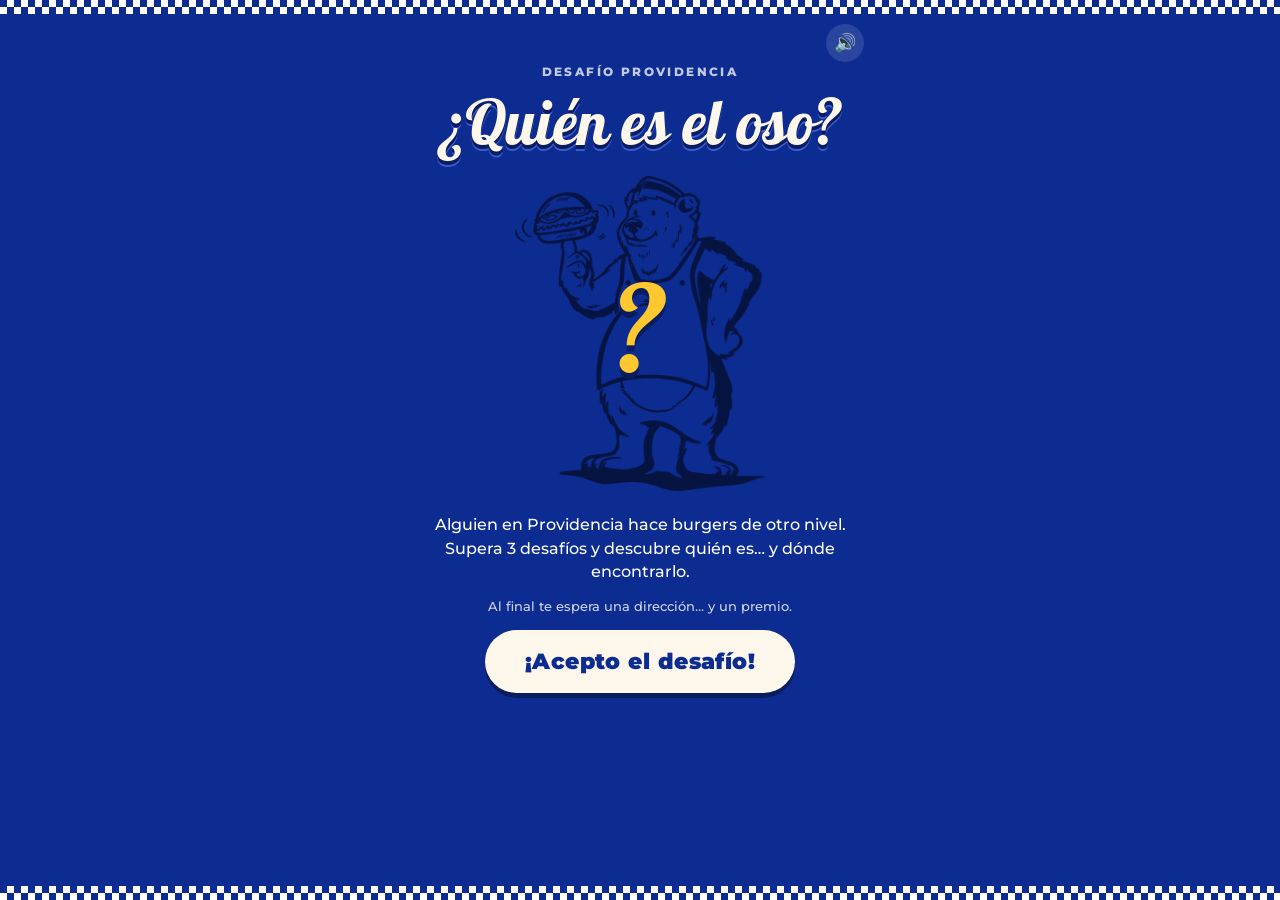
==== index.html @ e0e3115d "Juego teaser: ¿Quién es el oso? Co-Authored-By: Claude Opus 5.5 <noreply@anthropic.com>" ====
<!doctype html>
<html lang="es">
<head>
  <meta charset="utf-8">
  <meta name="viewport" content="width=device-width, initial-scale=1, viewport-fit=cover, user-scalable=no">
  <meta name="theme-color" content="#0d2c91">
  <title>¿Quién es el oso?</title>
  <meta name="description" content="Supera 3 desafíos y descubre quién hace las mejores burgers de Providencia.">
  <link rel="preconnect" href="https://fonts.googleapis.com">
  <link rel="preconnect" href="https://fonts.gstatic.com" crossorigin>
  <link href="https://fonts.googleapis.com/css2?family=Montserrat:wght@500;700;800;900&family=Pattaya&display=swap" rel="stylesheet">
  <link rel="stylesheet" href="style.css">
</head>
<body>
  <div class="checker top"></div>
  <header class="hud" id="hud" hidden>
    <div class="dots" id="dots"></div>
    <button class="icon-btn" id="mute" aria-label="Sonido">🔊</button>
  </header>
  <main id="app" aria-live="polite"></main>
  <div class="checker bottom"></div>

  <script src="config.js"></script>
  <script src="codigo.js"></script>
  <script src="game.js"></script>
</body>
</html>
---- style.css ----
:root {
  --azul: #0d2c91;
  --azul-osc: #081c5e;
  --azul-claro: #3d5bd1;
  --crema: #fdf7ec;
  --blanco: #ffffff;
  --amarillo: #ffc82e;
  --verde: #2ecc71;
  --rojo: #ff5a5a;
  --radius: 18px;
}
* { box-sizing: border-box; -webkit-tap-highlight-color: transparent; }
html, body { margin: 0; height: 100%; }
body {
  background: var(--azul);
  color: var(--blanco);
  font-family: "Montserrat", system-ui, sans-serif;
  overflow-x: hidden;
  overscroll-behavior: none;
  user-select: none;
  -webkit-user-select: none;
}
img { -webkit-user-drag: none; user-select: none; }

/* franjas de cuadros de la marca */
.checker {
  position: fixed; left: 0; right: 0; height: 14px; z-index: 5; pointer-events: none;
  background:
    conic-gradient(var(--blanco) 25%, transparent 0 50%, var(--blanco) 0 75%, transparent 0) 0 0 / 14px 14px;
}
.checker.top { top: 0; }
.checker.bottom { bottom: 0; }

.hud {
  position: fixed; top: 14px; left: 0; right: 0; z-index: 4;
  display: flex; justify-content: space-between; align-items: center;
  padding: 10px 16px; max-width: 480px; margin: 0 auto;
}
.dots { display: flex; gap: 6px; }
.dots span { width: 26px; height: 8px; border-radius: 4px; background: rgba(255,255,255,.25); transition: background .3s; }
.dots span.done { background: var(--amarillo); }
.dots span.now { background: var(--blanco); }
.icon-btn { background: rgba(255,255,255,.12); border: 0; color: #fff; width: 38px; height: 38px; border-radius: 50%; font-size: 18px; cursor: pointer; }

main {
  max-width: 480px; margin: 0 auto; min-height: 100%;
  padding: 64px 16px 40px;
  display: flex; flex-direction: column;
}
.screen { flex: 1; display: flex; flex-direction: column; align-items: center; text-align: center; gap: 14px; animation: in .35s ease both; }
@keyframes in { from { opacity: 0; transform: translateY(14px); } }

h1, h2, .script { font-family: "Pattaya", cursive; font-weight: 400; margin: 0; line-height: 1.05; }
h1 { font-size: clamp(44px, 13vw, 62px); color: var(--crema); text-shadow: 0 4px 0 var(--azul-osc), 0 6px 0 var(--azul-claro); }
h2 { font-size: 34px; color: var(--crema); }
p { margin: 0; line-height: 1.45; font-weight: 500; }
.small { font-size: 13px; opacity: .8; }
.tag { font-size: 12px; font-weight: 800; letter-spacing: .2em; text-transform: uppercase; opacity: .75; }

.btn {
  font-family: inherit; font-weight: 900; font-size: 18px; letter-spacing: .02em;
  border: 0; border-radius: 999px; padding: 16px 30px; cursor: pointer;
  background: var(--crema); color: var(--azul);
  box-shadow: 0 5px 0 var(--azul-osc);
  transition: transform .08s, box-shadow .08s;
  touch-action: manipulation;
}
a.btn { text-decoration: none; display: inline-block; }
.btn:active { transform: translateY(4px); box-shadow: 0 1px 0 var(--azul-osc); }
.btn.alt { background: transparent; color: var(--crema); box-shadow: inset 0 0 0 2px var(--crema); }
.btn.big { font-size: 22px; padding: 18px 40px; }
.btn-row { display: flex; gap: 10px; flex-wrap: wrap; justify-content: center; }

/* ---------- intro ---------- */
.silueta-wrap { position: relative; width: min(62vw, 250px); margin: 4px auto; }
.silueta { width: 100%; filter: brightness(0); opacity: .55; animation: bob 3s ease-in-out infinite; }
.silueta-wrap .q {
  position: absolute; inset: 0; display: grid; place-items: center;
  font-family: "Pattaya", cursive; font-size: 120px; color: var(--amarillo);
  text-shadow: 0 6px 0 var(--azul-osc); animation: pulse 1.6s ease-in-out infinite;
}
@keyframes bob { 50% { transform: translateY(-8px); } }
@keyframes pulse { 50% { transform: scale(1.08); } }

/* ---------- tarjetas ---------- */
.card {
  background: var(--crema); color: var(--azul); border-radius: var(--radius);
  padding: 18px; width: 100%; box-shadow: 0 6px 0 var(--azul-osc);
}
.card h3 { margin: 0 0 6px; font-weight: 900; font-size: 20px; }

/* ---------- entre desafíos: logo misterioso ---------- */
.mystery { position: relative; width: 100%; max-width: 330px; aspect-ratio: 2 / 1; margin: 6px auto; border-radius: 14px; overflow: hidden; background: var(--azul-osc); }
.mystery img { width: 100%; height: 100%; object-fit: contain; padding: 10px; }
.mystery .tiles { position: absolute; inset: 0; display: grid; grid-template-columns: repeat(3, 1fr); }
.mystery .tile {
  background: var(--azul-claro) repeating-linear-gradient(45deg, rgba(255,255,255,.08) 0 10px, transparent 10px 20px);
  display: grid; place-items: center; font-family: "Pattaya"; font-size: 42px; color: var(--crema);
  border: 2px solid var(--azul-osc); transition: transform .6s ease, opacity .6s ease;
}
.mystery .tile.gone { transform: rotateY(90deg) scale(.6); opacity: 0; }
.pista { font-weight: 700; font-size: 17px; }

/* ---------- burger (CSS) ---------- */
.stack { display: flex; flex-direction: column-reverse; align-items: center; min-height: 170px; justify-content: flex-start; width: 220px; margin: 0 auto; }
.layer { width: 80%; border-radius: 10px; margin-top: -2px; position: relative; animation: drop .25s ease-out both; }
@keyframes drop { from { transform: translateY(-40px); opacity: 0; } }
.l-pan_top { height: 46px; width: 84%; border-radius: 110px 110px 12px 12px; background: radial-gradient(circle at 35% 30%, #f6c066, #d98a2b 70%); }
.l-pan_top::after { content: ""; position: absolute; inset: 10px 25%; background: radial-gradient(#fff6 1.5px, transparent 2px) 0 0 / 14px 9px; }
.l-pan_base { height: 22px; width: 82%; border-radius: 6px 6px 22px 22px; background: linear-gradient(#e6a24a, #c97b25); }
.l-carne { height: 24px; width: 88%; border-radius: 14px; background: radial-gradient(circle at 30% 40%, #7a4a30, #4a2a1a 70%); }
.l-queso { height: 9px; width: 92%; background: var(--amarillo); border-radius: 3px; }
.l-queso::after { content: ""; position: absolute; left: 20%; top: 6px; width: 12px; height: 12px; background: var(--amarillo); border-radius: 0 0 8px 8px; box-shadow: 60px 0 0 var(--amarillo), 110px -2px 0 var(--amarillo); }
.l-tocino { height: 9px; width: 90%; border-radius: 6px; background: repeating-linear-gradient(90deg, #c0392b 0 12px, #f19a8b 12px 18px); }
.l-tomate { height: 11px; width: 80%; border-radius: 6px; background: #e0412f; box-shadow: inset 0 -3px 0 #a92a1d; }
.l-lechuga { height: 12px; width: 94%; border-radius: 40% 60% 50% 50%; background: #6cc04a; box-shadow: inset 0 -3px 0 #3f8f28; }
.l-cebolla { height: 8px; width: 78%; border-radius: 6px; background: #f1def5; border: 2px solid #b07cc6; }
.l-pepinillos { height: 9px; width: 74%; background: radial-gradient(circle, #8cc63f 55%, #4d7c1d 60%, transparent 62%) 0 0 / 20px 9px; }
.l-pina { height: 12px; width: 78%; border-radius: 50%; background: #f5d142; border: 3px solid #d4a017; }
.l-platano { height: 10px; width: 76%; border-radius: 10px; background: #ffe066; }
.l-gomitas { height: 10px; width: 76%; border-radius: 10px; background: repeating-linear-gradient(90deg, #ff4fa3 0 10px, #4fd1ff 10px 20px, #b3ff4f 20px 30px); }

.receta-card { background: var(--crema); color: var(--azul); border-radius: var(--radius); padding: 14px 10px 18px; width: 100%; box-shadow: 0 6px 0 var(--azul-osc); }
.receta-card .nombre { font-family: "Pattaya"; font-size: 36px; }
.timer-bar { height: 6px; background: rgba(13,44,145,.2); border-radius: 3px; overflow: hidden; margin: 8px 20px 0; }
.timer-bar i { display: block; height: 100%; background: var(--azul); transform-origin: left; }
.tray { display: grid; grid-template-columns: repeat(3, 1fr); gap: 8px; width: 100%; }
.chip {
  background: var(--blanco); color: var(--azul); border: 0; border-radius: 14px; padding: 10px 4px 8px;
  font-family: inherit; font-weight: 800; font-size: 12px; cursor: pointer;
  display: flex; flex-direction: column; align-items: center; gap: 6px;
  box-shadow: 0 4px 0 var(--azul-osc); touch-action: manipulation;
}
.chip:active { transform: translateY(3px); box-shadow: 0 1px 0 var(--azul-osc); }
.chip .layer { width: 56px; animation: none; margin: 0; }
.chip .l-pan_top { height: 22px; }
.chip.bad { animation: shake .35s; background: #ffd6d6; }
@keyframes shake { 25% { transform: translateX(-6px); } 75% { transform: translateX(6px); } }

.lives { display: flex; gap: 6px; justify-content: center; font-size: 22px; min-height: 28px; }
.lives .off { filter: grayscale(1); opacity: .3; }

/* ---------- smash ---------- */
.plancha { width: 100%; height: 150px; border-radius: 16px; background: linear-gradient(#3a3f4a, #23262d); position: relative; display: grid; place-items: center; box-shadow: inset 0 -8px 0 #15171c; }
.bolita { width: 90px; height: 70px; border-radius: 50%; background: radial-gradient(circle at 35% 35%, #c96a5a, #8e3a2e 70%); transition: all .15s ease-out; }
.bolita.s1 { width: 120px; height: 46px; } .bolita.s2 { width: 150px; height: 32px; background: radial-gradient(circle at 35% 35%, #9a5a3a, #5a3020 70%); }
.bolita.s3 { width: 180px; height: 22px; border-radius: 40%; background: radial-gradient(circle at 35% 35%, #7a4a30, #4a2a1a 70%); }
.humo { position: absolute; top: 10px; font-size: 26px; opacity: 0; }
.humo.on { animation: humo .8s ease-out; }
@keyframes humo { 0% { opacity: .9; transform: translateY(20px); } 100% { opacity: 0; transform: translateY(-30px); } }
.meter { position: relative; width: 100%; height: 34px; background: var(--azul-osc); border-radius: 17px; overflow: hidden; box-shadow: inset 0 0 0 3px rgba(255,255,255,.15); }
.meter .zone { position: absolute; top: 0; bottom: 0; background: var(--verde); }
.meter .zone.perfect::after { content: ""; position: absolute; inset: 0 40%; background: #b8ffcf; }
.meter .needle { position: absolute; top: -4px; bottom: -4px; width: 6px; margin-left: -3px; background: var(--blanco); border-radius: 3px; box-shadow: 0 0 8px #fff; }
.feedback { font-weight: 900; font-size: 22px; min-height: 30px; }
.feedback.ok { color: var(--verde); } .feedback.no { color: var(--rojo); }

/* ---------- atrapa ---------- */
.arena {
  position: relative; width: 100%; height: min(58vh, 460px); border-radius: 18px; overflow: hidden;
  background: linear-gradient(var(--azul-osc), var(--azul) 70%, var(--azul-claro));
  touch-action: none;
}
.arena .item { position: absolute; top: 0; left: 0; font-size: 34px; line-height: 1; will-change: transform; }
.arena .oso { position: absolute; bottom: 6px; left: 0; width: 84px; will-change: transform; pointer-events: none; }
.arena .pop { position: absolute; font-weight: 900; font-size: 20px; pointer-events: none; animation: pop .6s ease-out forwards; }
@keyframes pop { to { transform: translateY(-40px); opacity: 0; } }
.arena .hint { position: absolute; bottom: 100px; left: 0; right: 0; font-weight: 700; opacity: .7; pointer-events: none; }
.score-row { display: flex; justify-content: space-between; width: 100%; font-weight: 900; font-size: 18px; }

/* ---------- memoria ---------- */
.grid-mem { display: grid; grid-template-columns: repeat(4, 1fr); gap: 8px; width: 100%; perspective: 800px; }
.mcard { aspect-ratio: 3 / 4; position: relative; cursor: pointer; transform-style: preserve-3d; transition: transform .35s; }
.mcard.flip { transform: rotateY(180deg); }
.mcard .f, .mcard .b { position: absolute; inset: 0; border-radius: 12px; backface-visibility: hidden; display: grid; place-items: center; }
.mcard .f { background: var(--azul-claro); border: 3px solid var(--crema); }
.mcard .f img { width: 52%; opacity: .9; }
.mcard .b { background: var(--crema); transform: rotateY(180deg); padding: 6px; }
.mcard .b img { width: 100%; height: 100%; object-fit: contain; }
.mcard.match .b { box-shadow: 0 0 0 3px var(--amarillo); }

/* ---------- pistas (quiz) ---------- */
.opts { display: grid; gap: 10px; width: 100%; }
.opt { font-family: inherit; font-weight: 800; font-size: 17px; text-align: left; padding: 15px 18px; border-radius: 14px; border: 0; background: var(--blanco); color: var(--azul); box-shadow: 0 4px 0 var(--azul-osc); cursor: pointer; }
.opt.ok { background: var(--verde); color: #fff; }
.opt.no { background: var(--rojo); color: #fff; animation: shake .35s; }
.hint-btn { background: none; border: 0; color: var(--amarillo); font-family: inherit; font-weight: 800; text-decoration: underline; cursor: pointer; font-size: 14px; }

/* ---------- revelación ---------- */
.reveal-logo { width: min(80vw, 330px); animation: zoom .8s cubic-bezier(.2, 1.6, .4, 1) both; }
@keyframes zoom { from { transform: scale(.2) rotate(-12deg); opacity: 0; } }
.oso-reveal { width: 150px; margin-top: -6px; animation: in .6s .4s both; }
.cupon { position: relative; background: var(--crema); color: var(--azul); border-radius: var(--radius); padding: 20px 18px; width: 100%; box-shadow: 0 6px 0 var(--azul-osc); }
.cupon::before, .cupon::after { content: ""; position: absolute; top: 50%; width: 26px; height: 26px; margin-top: -13px; border-radius: 50%; background: var(--azul); }
.cupon::before { left: -13px; } .cupon::after { right: -13px; }
.cupon .promo { font-weight: 900; font-size: 20px; }
.cupon .precio { font-family: "Pattaya"; font-size: 46px; line-height: 1; }
.cupon .code { font-family: ui-monospace, Menlo, Consolas, monospace; font-weight: 800; font-size: clamp(20px, 7vw, 28px); letter-spacing: .06em; margin: 12px 0 4px; padding: 10px; border: 2px dashed var(--azul); border-radius: 10px; user-select: all; -webkit-user-select: all; }
.info-row { display: flex; gap: 10px; align-items: flex-start; text-align: left; }
.info-row .ico { font-size: 22px; }
.confetti { position: fixed; inset: 0; pointer-events: none; z-index: 10; overflow: hidden; }
.confetti i { position: absolute; top: -20px; width: 10px; height: 16px; border-radius: 2px; animation: fall linear forwards; }
@keyframes fall { to { transform: translateY(110vh) rotate(720deg); } }

.toast { position: fixed; left: 50%; bottom: 40px; transform: translateX(-50%); background: var(--crema); color: var(--azul); padding: 10px 18px; border-radius: 999px; font-weight: 800; z-index: 20; animation: in .25s both; }
.demo-skip { position: fixed; right: 12px; bottom: 24px; z-index: 30; font-size: 12px; padding: 8px 14px; opacity: .8; }

@media (prefers-reduced-motion: reduce) {
  *, *::before, *::after { animation-duration: .01ms !important; transition-duration: .01ms !important; }
}
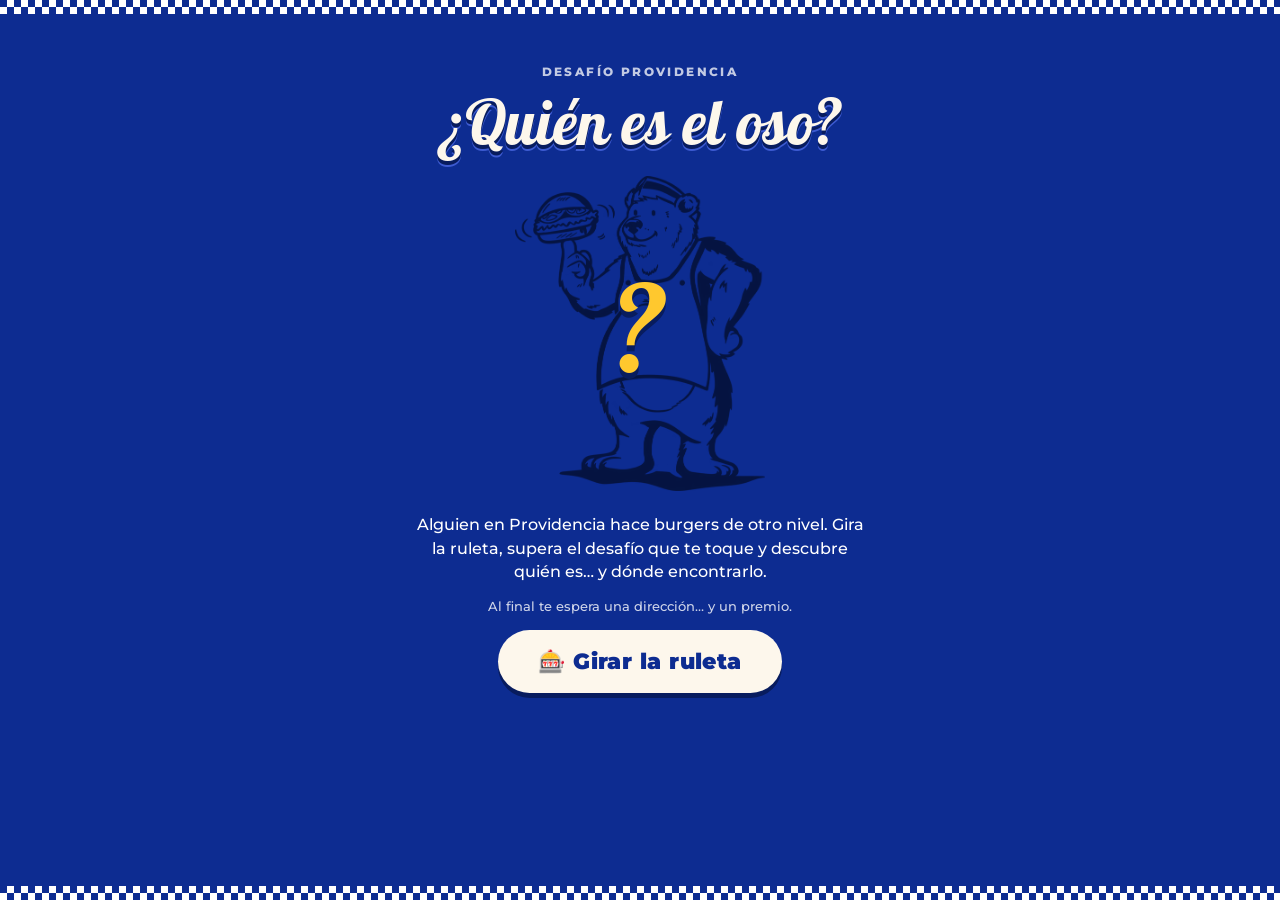
==== commit 4fe22e0e: "3 modos de juego al azar: aventura, cocina y cacería Co-Authored-By: Claude Opus 5.5 <noreply@anthro" ====
--- a/index.html
+++ b/index.html
@@ -23,5 +23,8 @@
   <script src="config.js"></script>
   <script src="codigo.js"></script>
   <script src="game.js"></script>
+  <script src="modo-aventura.js"></script>
+  <script src="modo-cocina.js"></script>
+  <script src="modo-caceria.js"></script>
 </body>
 </html>
--- a/style.css
+++ b/style.css
@@ -21,6 +21,7 @@
   -webkit-user-select: none;
 }
 img { -webkit-user-drag: none; user-select: none; }
+input { user-select: text; -webkit-user-select: text; }
 
 /* franjas de cuadros de la marca */
 .checker {
@@ -36,6 +37,7 @@
   display: flex; justify-content: space-between; align-items: center;
   padding: 10px 16px; max-width: 480px; margin: 0 auto;
 }
+.hud[hidden] { display: none; }
 .dots { display: flex; gap: 6px; }
 .dots span { width: 26px; height: 8px; border-radius: 4px; background: rgba(255,255,255,.25); transition: background .3s; }
 .dots span.done { background: var(--amarillo); }
@@ -205,6 +207,60 @@
 .toast { position: fixed; left: 50%; bottom: 40px; transform: translateX(-50%); background: var(--crema); color: var(--azul); padding: 10px 18px; border-radius: 999px; font-weight: 800; z-index: 20; animation: in .25s both; }
 .demo-skip { position: fixed; right: 12px; bottom: 24px; z-index: 30; font-size: 12px; padding: 8px 14px; opacity: .8; }
 
+/* ---------- ruleta ---------- */
+.ruleta { width: 100%; background: var(--crema); color: var(--azul); border-radius: var(--radius); padding: 28px 16px; box-shadow: 0 6px 0 var(--azul-osc); margin-top: 20px; }
+.ruleta-emoji { font-size: 96px; line-height: 1.1; }
+.ruleta-nombre { font-family: "Pattaya"; font-size: 34px; min-height: 44px; }
+
+/* ---------- aventura (runner) ---------- */
+.runner { width: 100%; height: min(64vh, 540px); border-radius: 18px; overflow: hidden; touch-action: none; box-shadow: 0 6px 0 var(--azul-osc); }
+.runner canvas { display: block; touch-action: none; }
+
+/* ---------- cocina ---------- */
+.pedidos { display: grid; grid-template-columns: repeat(3, 1fr); gap: 6px; width: 100%; min-height: 76px; }
+.pedido { background: var(--blanco); color: var(--azul); border: 0; border-radius: 12px; padding: 6px 4px 8px; font-family: inherit; display: flex; flex-direction: column; align-items: center; gap: 2px; cursor: pointer; box-shadow: 0 3px 0 var(--azul-osc); animation: in .3s both; }
+.pedido.activo { outline: 3px solid var(--amarillo); }
+.pedido .cara { font-size: 24px; line-height: 1; }
+.pedido .pn { font-family: "Pattaya"; font-size: 18px; line-height: 1; }
+.pedido .pbar { display: block; width: 90%; height: 6px; background: #e3e6f3; border-radius: 3px; overflow: hidden; }
+.pedido .pbar b { display: block; height: 100%; width: 100%; background: var(--verde); }
+.plancha2 { display: grid; grid-template-columns: repeat(3, 1fr); gap: 8px; width: 100%; padding: 10px; border-radius: 16px; background: linear-gradient(#3a3f4a, #23262d); box-shadow: inset 0 -6px 0 #15171c; }
+.slot { position: relative; aspect-ratio: 1; border-radius: 50%; border: 0; cursor: pointer; font-family: inherit; touch-action: manipulation;
+  background: conic-gradient(var(--amarillo) var(--p, 0%), rgba(255,255,255,.08) 0); display: grid; place-items: center; }
+.slot .patty { width: 70%; height: 70%; border-radius: 50%; transition: all .15s; }
+.slot .slot-txt { position: absolute; font-weight: 900; font-size: 13px; color: #fff; text-shadow: 0 1px 3px #000; }
+.slot.vacia .patty { background: rgba(255,255,255,.06); width: 60%; height: 60%; border: 2px dashed rgba(255,255,255,.3); }
+.slot.vacia .slot-txt { font-size: 26px; opacity: .6; }
+.slot.bola .patty { width: 46%; height: 46%; background: radial-gradient(circle at 35% 35%, #d77a6a, #8e3a2e 70%); }
+.slot.cocinando .patty { width: 80%; height: 80%; background: radial-gradient(circle at 35% 35%, #a5583e, #6a3322 70%); animation: chis .25s infinite alternate; }
+.slot.lista .patty { width: 80%; height: 80%; background: radial-gradient(circle at 35% 35%, #9a6a3a, #5a3020 70%); box-shadow: 0 0 0 3px var(--verde), 0 0 18px var(--verde); animation: pulse .7s infinite; }
+.slot.quemada .patty { width: 80%; height: 80%; background: radial-gradient(circle at 35% 35%, #333, #0d0d0d 70%); }
+@keyframes chis { to { transform: scale(1.03) rotate(3deg); } }
+.mesa { width: 100%; background: var(--crema); color: var(--azul); border-radius: 14px; padding: 8px 10px; }
+.receta-guia { display: flex; flex-wrap: wrap; gap: 4px; align-items: center; justify-content: center; min-height: 28px; }
+.receta-guia .paso { font-size: 11px; font-weight: 800; padding: 3px 7px; border-radius: 999px; background: #e3e6f3; }
+.receta-guia .paso.hecho { background: var(--verde); color: #fff; }
+.receta-guia .paso.sig { background: var(--azul); color: #fff; }
+.mesa-row { display: flex; align-items: flex-end; justify-content: space-between; }
+.stack.mini { min-height: 60px; width: 150px; margin: 0; transform: scale(.75); transform-origin: bottom left; }
+.listas { font-weight: 800; font-size: 12px; text-align: center; }
+.listas b { font-size: 26px; }
+.tray9 { grid-template-columns: repeat(3, 1fr); }
+.tray9 .chip { padding: 7px 4px 6px; font-size: 11px; }
+.tray9 .chip .layer { width: 44px; }
+
+/* ---------- cacería ---------- */
+.pista-card { text-align: center; }
+.estaciones { display: grid; gap: 8px; width: 100%; }
+.estacion { display: flex; gap: 12px; align-items: center; text-align: left; background: rgba(255,255,255,.08); border-radius: 14px; padding: 10px 14px; }
+.estacion.ok { background: rgba(46,204,113,.2); }
+.estacion .num { width: 34px; height: 34px; flex: none; border-radius: 50%; display: grid; place-items: center; font-weight: 900; background: var(--crema); color: var(--azul); }
+.estacion.ok .num { background: var(--verde); color: #fff; }
+.palabra-row { display: flex; gap: 8px; width: 100%; }
+.palabra-row input { flex: 1; min-width: 0; font: 800 16px Montserrat, sans-serif; text-transform: uppercase; padding: 12px 14px; border-radius: 999px; border: 2px solid var(--crema); background: var(--azul-osc); color: var(--crema); outline: none; }
+.palabra-row input:focus { border-color: var(--amarillo); }
+.palabra-row .btn { padding: 12px 20px; font-size: 16px; }
+
 @media (prefers-reduced-motion: reduce) {
   *, *::before, *::after { animation-duration: .01ms !important; transition-duration: .01ms !important; }
 }
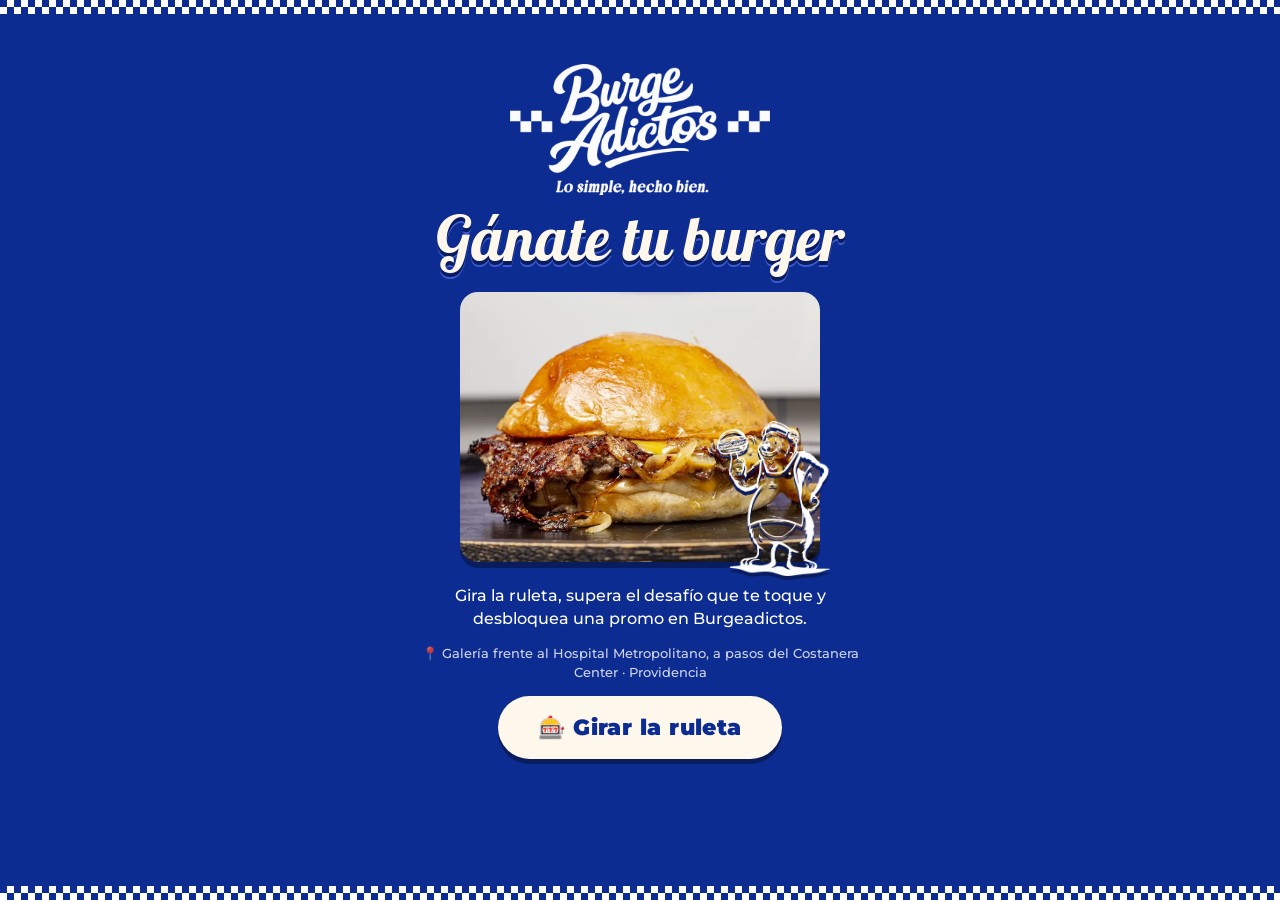
==== commit c29540d4: "Marca visible desde el inicio: intro, textos y afiches con producto Co-Authored-By: Claude Opus 5.5 " ====
--- a/index.html
+++ b/index.html
@@ -4,12 +4,12 @@
   <meta charset="utf-8">
   <meta name="viewport" content="width=device-width, initial-scale=1, viewport-fit=cover, user-scalable=no">
   <meta name="theme-color" content="#0d2c91">
-  <title>¿Quién es el oso?</title>
-  <meta name="description" content="Supera 3 desafíos y descubre quién hace las mejores burgers de Providencia.">
+  <title>Desafío Burgeadictos</title>
+  <meta name="description" content="Gira la ruleta, supera tu desafío y gánate una promo en Burgeadictos, Providencia.">
   <link rel="preconnect" href="https://fonts.googleapis.com">
   <link rel="preconnect" href="https://fonts.gstatic.com" crossorigin>
   <link href="https://fonts.googleapis.com/css2?family=Montserrat:wght@500;700;800;900&family=Pattaya&display=swap" rel="stylesheet">
-  <link rel="stylesheet" href="style.css">
+  <link rel="stylesheet" href="style.css?v=6">
 </head>
 <body>
   <div class="checker top"></div>
@@ -20,11 +20,11 @@
   <main id="app" aria-live="polite"></main>
   <div class="checker bottom"></div>
 
-  <script src="config.js"></script>
-  <script src="codigo.js"></script>
-  <script src="game.js"></script>
-  <script src="modo-aventura.js"></script>
-  <script src="modo-cocina.js"></script>
-  <script src="modo-caceria.js"></script>
+  <script src="config.js?v=6"></script>
+  <script src="codigo.js?v=6"></script>
+  <script src="game.js?v=6"></script>
+  <script src="modo-aventura.js?v=6"></script>
+  <script src="modo-cocina.js?v=6"></script>
+  <script src="modo-caceria.js?v=6"></script>
 </body>
 </html>
--- a/style.css
+++ b/style.css
@@ -136,6 +136,7 @@
 .chip:active { transform: translateY(3px); box-shadow: 0 1px 0 var(--azul-osc); }
 .chip .layer { width: 56px; animation: none; margin: 0; }
 .chip .l-pan_top { height: 22px; }
+.chip .l-queso::after { display: none; }
 .chip.bad { animation: shake .35s; background: #ffd6d6; }
 @keyframes shake { 25% { transform: translateX(-6px); } 75% { transform: translateX(6px); } }
 
@@ -206,6 +207,13 @@
 
 .toast { position: fixed; left: 50%; bottom: 40px; transform: translateX(-50%); background: var(--crema); color: var(--azul); padding: 10px 18px; border-radius: 999px; font-weight: 800; z-index: 20; animation: in .25s both; }
 .demo-skip { position: fixed; right: 12px; bottom: 24px; z-index: 30; font-size: 12px; padding: 8px 14px; opacity: .8; }
+
+/* ---------- intro con marca ---------- */
+.intro-logo { width: min(64vw, 260px); }
+.intro-hero { position: relative; width: 100%; max-width: 360px; margin: 4px auto 8px; }
+.intro-burger { width: 100%; border-radius: 18px; box-shadow: 0 6px 0 var(--azul-osc); display: block; }
+.intro-oso { position: absolute; right: -10px; bottom: -14px; width: 34%; filter: drop-shadow(0 4px 0 var(--azul-osc)); animation: bob 3s ease-in-out infinite; }
+.mystery.foto img { object-fit: cover; padding: 0; }
 
 /* ---------- ruleta ---------- */
 .ruleta { width: 100%; background: var(--crema); color: var(--azul); border-radius: var(--radius); padding: 28px 16px; box-shadow: 0 6px 0 var(--azul-osc); margin-top: 20px; }
